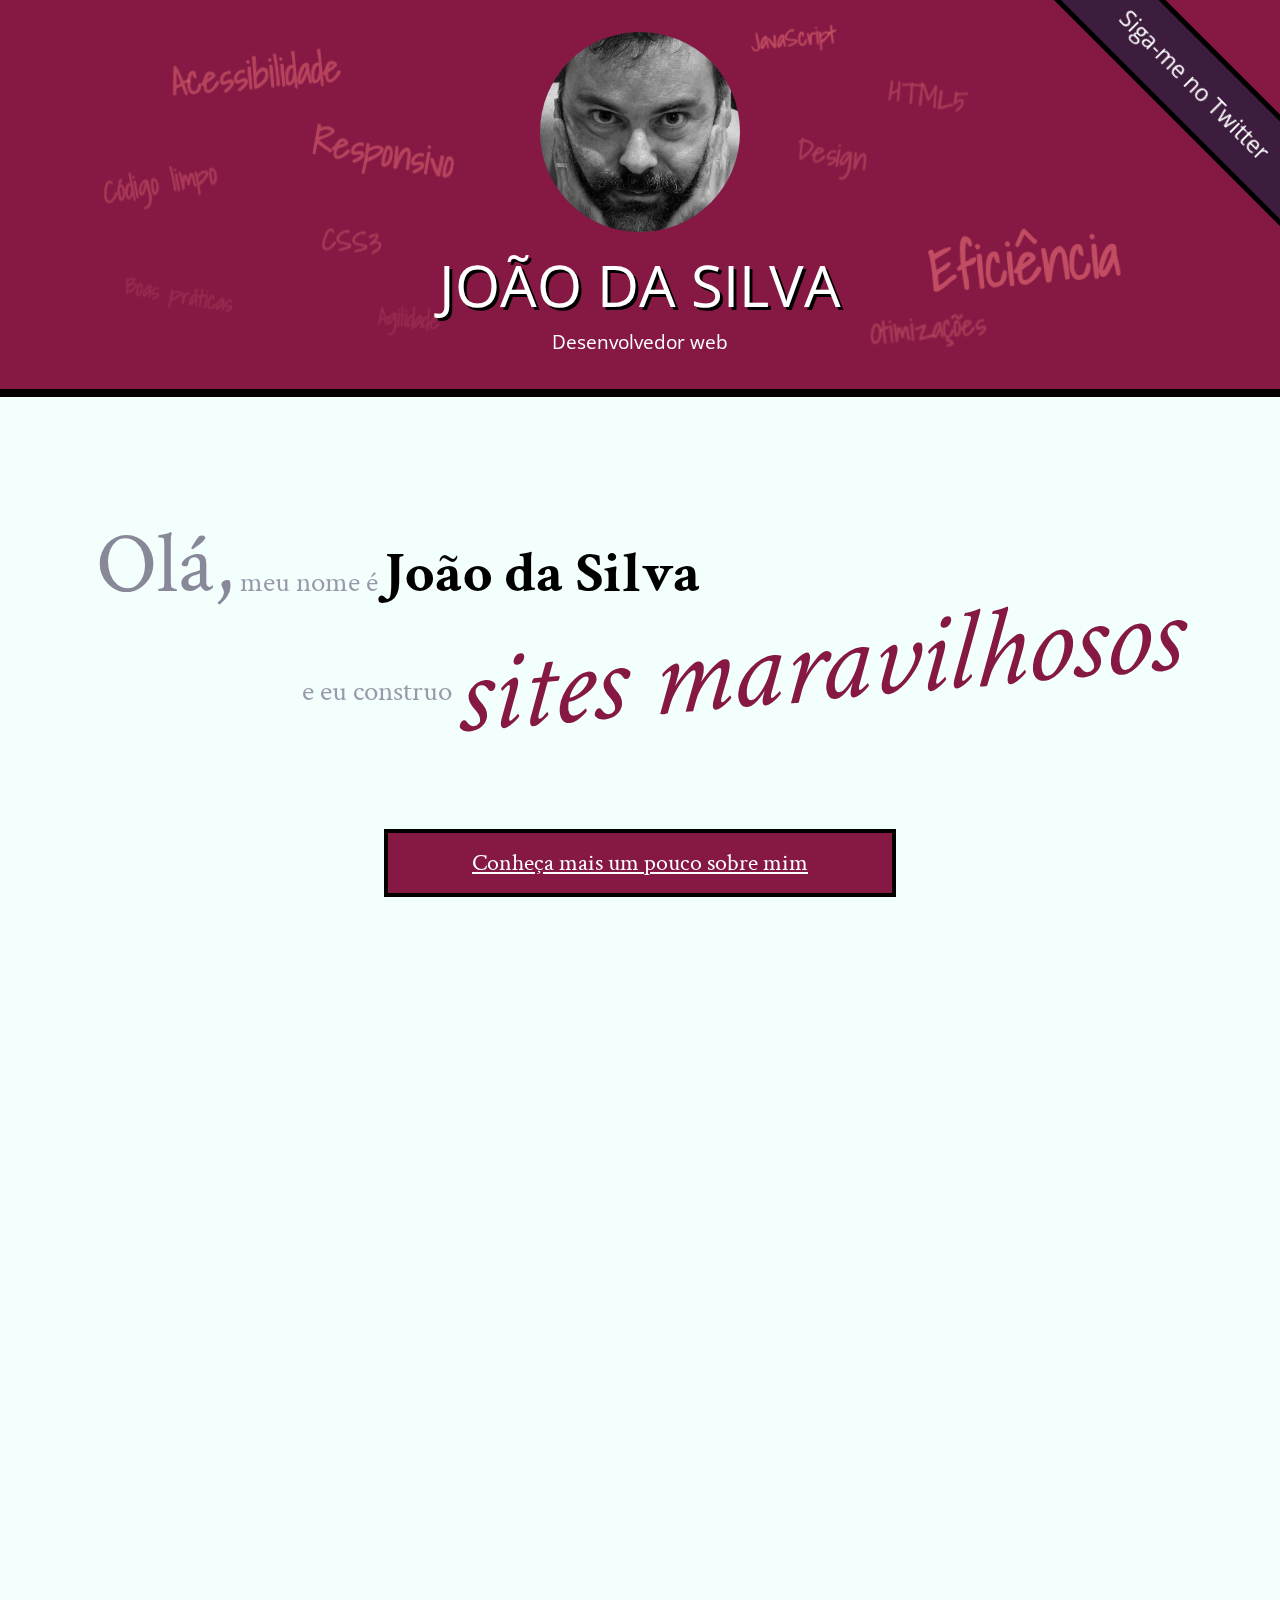
==== index.html @ 2e593bc3 "Seletores avançados do CSS" ====
<!DOCTYPE html>
<html lang="pt">
<head>
    <meta charset="UTF-8">
    <title>João da Silva - Desenvolvedor Web</title>
    <link rel="shortcut icon" href="imagens/favicon.png">
    <link rel="stylesheet" href="css/reset.css">
    <link rel="stylesheet" href="css/site.css">
    <link rel="stylesheet" href="css/index.css">
    <link rel="stylesheet" href="http://fonts.googleapis.com/css?family=Crimson+Text:400,400italic,600">
    <link rel="stylesheet" href="http://fonts.googleapis.com/css?family=Open+Sans+Condensed:700">
    <link rel="stylesheet" href="http://fonts.googleapis.com/css?family=Shadows+Into+Light">
</head>
<body>
    <header class="titulo-principal">
        <img class="foto-home" src="imagens/eu.jpg" alt="Foto de João da Silva">
        <h1>João da Silva</h1>
        <p class="subtitulo-principal">Desenvolvedor web</p>
        <ul class="palavras-home">
            <li class="palavra-home eficiencia">Eficiência</li>
            <li class="palavra-home boas-praticas">Boas práticas</li>
            <li class="palavra-home codigo-limpo">Código limpo</li>
            <li class="palavra-home css3">CSS3</li>
            <li class="palavra-home html5">HTML5</li>
            <li class="palavra-home javascript">JavaScript</li>
            <li class="palavra-home acessibilidade">Acessibilidade</li>
            <li class="palavra-home responsivo">Responsivo</li>
            <li class="palavra-home otimizacoes">Otimizações</li>
            <li class="palavra-home agilidade">Agilidade</li>
            <li class="palavra-home design">Design</li>
        </ul>
        <a class="banner-twitter" href="http://twitter.com/joaodasilva">Siga-me no Twitter</a>
    </header>
    <main>
        <section class="secao-inicio saudacao">
            <p class="saudacao"><span class="saudacao-inicio">Olá,</span> meu nome é <strong>João da Silva</strong> <span class="saudacao-ultima-linha">e eu construo <em>sites maravilhosos</em></span></p>
            <a class="botao-index" href="bio.html">Conheça mais um pouco sobre mim</a>
        </section>
        <section class="secao-inicio trabalhos">
            <h2>Trabalhos</h2>
            <ul>
                <li><img src="imagens/bmw.png" alt="Site da BMW"></li>
                <li><img src="imagens/ibm.png" alt="Site da IBM"></li>
                <li><img src="imagens/uol.png" alt="Site da UOL"></li>
            </ul>
            <a class="botao-index" href="portfolio.html">Veja mais</a>
        </section>
        <section class="secao-inicio blog">
            <h2>Blog</h2>
            <small>Últimos posts</small>
            <ol>
                <li class="mais-recente">
                    <a href="blog.html">O essencial de design responsivo</a>
                    <p class="inicio-post">
                        Design responsivo tem ganho cada vez mais atenção como técnica de desenvolvimento de páginas web para dispositivos móveis. Mas como começar?
                    </p>
                </li>
                <li>
                    <a href="blog.html">Por que fazer páginas acessíveis?</a>
                </li>
                <li>
                    <a href="blog.html">JavaScript não obstrusivo</a>
                </li>
            </ol>
            <a class="botao-index" href="blog.html">Veja mais</a>
        </section>
    </main>
    <footer>
        <h2>Vamos conversar?</h2>
        <p>Você pode entrar em contato comigo <a href="contato.html">por e-mail</a> ou pelo telefone <a href="tel:+551234567890">(12) 3456-7890</a></p>
    </footer>
</body>
</html>
---- css/site.css ----
body {
    font-family: "Crimson Text", "Times New Roman", serif;
    background-color: #F2FFFC;
    font-size: 120%;
    line-height: 1.5;
}

h1,
h2,
.subtitulo-principal {
    font-family: "Open Sans Condensed", "Arial", sans-serif;
}

h1 {
    text-transform: uppercase;
    font-size: 3em;
    text-shadow: 3px 3px #000;
}

.titulo-principal {
    text-align: center;
    background-color: #851944;
    color: #FFF;
    padding: 2rem;
    border-bottom: .5rem solid #000;
}

.subtitulo-texto {
    font-size: 1.5em;
    clear: both;
}

main a {
    color: #851944;
}

main p {
    text-align: justify;
    margin: 1em 0;
}

.navegacao-site {
    text-align: center;
    background-color: #3C1D3D;
    color: #F2FFFC;
    padding: 1em;
}

.navegacao-site a {
    color: inherit;
    font-family: "Open Sans Condensed", "Arial", sans-serif;
    text-transform: lowercase;
}

.navegacao-site h1 {
    font-size: 1.5em;
    margin-bottom: 1em;
}

.rodape-pagina {
    color: #F2FFFC;
    padding: 1em;
    clear: both;
    position: fixed;
    bottom: 0;
    left: 0;
    width: 100%;
    box-sizing: border-box;
    background-repeat: no-repeat;
    text-shadow: 1px 1px black;
    background-image: radial-gradient(ellipse at left bottom,
        rgba(60, 29, 61, 0.8),
        rgba(60, 29, 61, 0.8) 65%,
        black 65%,
        black 70%,
        transparent 70%);
    background-size: 25% 100%;
}

.container {
    width: 80ch;
    margin-left: auto;
    margin-right: auto;
    padding: 1.5em 0;
}

strong {
    font-weight: bold;
}

em {
    font-style: italic;
}

.icones-redes-sociais li {
    display: inline-block;
}

.icones-redes-sociais a {
    width: 40px;
    height: 40px;
    display: block;
    text-indent: -99999px;
}

.github {
    background-image: url(../imagens/github.png);
}

.twitter {
    background-image: url(../imagens/twitter.png);
}

.linkedin {
    background-image: url(../imagens/linkedin.png);
}

main {
    width: 80%;
    float: left;
    padding-bottom: 4em;
}

.minha-foto,
.navegacao-site {
    border-left: .5em solid black;
    border-bottom: .5em solid black;
    box-sizing: border-box;
}

.navegacao-site {
    width: 20%;
    float: right;
    position: relative;
    top: 300px;
}

.minha-foto {
    position: absolute;
    top: 0;
    right: 0;
    height: 300px;
}
---- css/index.css ----
.foto-home {
    height: 200px;
    border-radius: 50%;
}
.saudacao p {
    font-size: 1.5em;
    color: #99A;
    line-height: 1;
    padding: 2em;
}
.saudacao-inicio {
    font-size: 3em;
    color: #889;
}
.saudacao-ultima-linha {
    text-align: right;
    display: block;
}
.saudacao strong {
    font-size: 2em;
    color: #000;
}
.saudacao em {
    color: #851944;
    font-size: 4em;
    -webkit-transform: rotate(-5deg) skew(-10deg);
            transform: rotate(-5deg) skew(-10deg);
    display: inline-block;
}
.botao-index {
    font-size: 1.25em;
    background-color: #851944;
    color: #FFF;
    padding: .5em;
    border: .2em solid black;
    width: 40ch;
    margin: 2em auto;
    display: block;
    text-align: center;
}
.secao-inicio {
    padding: 2em;
}
.secao-inicio h2 {
    font-size: 3em;
    text-transform: uppercase;
    margin-bottom: .5em;
    text-shadow: 2px 2px #000;
}
.trabalhos {
    background-color: #3C1D3D;
    border-top: .5em solid #000;
    border-bottom: .5em solid #000;
    background-image: linear-gradient(135deg, transparent, transparent 14px, rgba(0,0,0,.1) 14px, rgba(0,0,0,.1) 15px, transparent 15px, transparent);
    background-size: 20px 20px;
    background-attachment: fixed;
}
.trabalhos h2 {
    color: #FFF;
}
.trabalhos ul {
    overflow: hidden;
    border: .5em solid black;
}
.trabalhos li {
    float: left;
    width: 33.333%;
}
.trabalhos img {
    width: 100%;
    display: block;
}
.blog {
    background-color: #999;
    position: relative;
    background-image: linear-gradient(45deg, transparent, transparent 14px, rgba(255,255,255,.1) 14px, rgba(255,255,255,.1) 15px, transparent 15px, transparent);
    background-size: 20px 20px;
    background-attachment: fixed;
    color: #FFF;
    border-bottom: .5em solid #851944;
}
.blog small {
    position: relative;
    top: -2em;
}
.blog li {
    width: 30%;
}
.blog li a {
    color: #FCF;
    padding: .5em;
    display: block;
}
footer {
    background-color: #000;
    color: #FFF;
    padding: 2em;
}
footer h2 {
    font-size: 3em;
}
footer a {
    color: #F99;
}
main {
    width: 100%;
    padding-bottom: 0;
    float: none;
}
html,body {
    overflow-x: hidden;
    height: 100%;
}
body {
    -webkit-perspective: 6px;
            perspective: 6px;
    -webkit-perspective-origin: 50% 160px;
            perspective-origin: 50% 160px;
}
.palavras-home {
    -webkit-transform-style: preserve-3d;
            transform-style: preserve-3d;
    position: absolute;
    bottom: 0;
    right: 0;
    top: 0;
    left: 0;
}
.palavra-home {
    font-family: "Shadows Into Light", cursive;
    font-weight: bold;
    font-size: 400%;
    color: rgba(255, 127, 127, .5);
    position: absolute;
}
.eficiencia {
    top: 50%;
    left: 60%;
    -webkit-transform: translate(-50%, -50%) translateZ(4px) rotate(-5deg) scale(.25);
            transform: translate(-50%, -50%) translateZ(4px) rotate(-5deg) scale(.25);
}
.boas-praticas {
    top: 70%;
    left: 20%;
    -webkit-transform: translate(-50%, -50%) translateZ(1px) rotate(10deg) scale(.25);
            transform: translate(-50%, -50%) translateZ(1px) rotate(10deg) scale(.25);
    opacity: .3;
}
.codigo-limpo {
    top: 45%;
    left: 25%;
    -webkit-transform: translate(-50%, -50%) translateZ(2px) rotate(-10deg) scale(.25);
            transform: translate(-50%, -50%) translateZ(2px) rotate(-10deg) scale(.25);
    opacity: .6;
}
.css3 {
    top: 55%;
    left: 35%;
    -webkit-transform: translate(-50%, -50%) translateZ(2px) rotate(5deg) scale(.25);
            transform: translate(-50%, -50%) translateZ(2px) rotate(5deg) scale(.25);
    opacity: .6;
}
.html5 {
    top: 30%;
    left: 65%;
    -webkit-transform: translate(-50%, -50%) translateZ(2px) rotate(10deg) scale(.25);
            transform: translate(-50%, -50%) translateZ(2px) rotate(10deg) scale(.25);
    opacity: .6;
}
.javascript {
    top: 15%;
    left: 60%;
    -webkit-transform: translate(-50%, -50%) translateZ(1px) rotate(-5deg) scale(.25);
            transform: translate(-50%, -50%) translateZ(1px) rotate(-5deg) scale(.25);
}
.acessibilidade {
    top: 30%;
    left: 35%;
    -webkit-transform: translate(-50%, -50%) translateZ(3px) rotate(-5deg) scale(.25);
            transform: translate(-50%, -50%) translateZ(3px) rotate(-5deg) scale(.25);
    opacity: .8;
}
.responsivo {
    top: 40%;
    left: 40%;
    -webkit-transform: translate(-50%, -50%) translateZ(3px) rotate(10deg) scale(.25);
            transform: translate(-50%, -50%) translateZ(3px) rotate(10deg) scale(.25);
    opacity: .8;
}
.otimizacoes {
    top: 70%;
    left: 65%;
    -webkit-transform: translate(-50%, -50%) translateZ(2px) rotate(-5deg) scale(.25);
            transform: translate(-50%, -50%) translateZ(2px) rotate(-5deg) scale(.25);
    opacity: .6;
}
.agilidade {
    top: 75%;
    left: 35%;
    -webkit-transform: translate(-50%, -50%) translateZ(1px) rotate(5deg) scale(.25);
            transform: translate(-50%, -50%) translateZ(1px) rotate(5deg) scale(.25);
    opacity: .3;
}
.design {
    top: 40%;
    left: 60%;
    -webkit-transform: translate(-50%, -50%) translateZ(2px) rotate(10deg) scale(.25);
            transform: translate(-50%, -50%) translateZ(2px) rotate(10deg) scale(.25);
    opacity: .6;
}
.titulo-principal {
    -webkit-transform-style: preserve-3d;
            transform-style: preserve-3d;
    position: relative;
}
.banner-twitter {
    position: absolute;
    top: 0;
    right: 0;

    line-height: 1;

    /* largura = 14em */
    /* altura = 3.5em */
    /* tx = .707 * h - .707 * w + w */
    /* ty = -.707 * h */
    -webkit-transform: translate(6.5765em, -2.4745em) rotate(45deg);
            transform: translate(6.5765em, -2.4745em) rotate(45deg);
    -webkit-transform-origin: 0 0;
            transform-origin: 0 0;

    width: 14em;
    padding: 1em 0;
    box-sizing: border-box;

    text-align: center;
    text-decoration: none;
    background-color: #3C1D3D;
    color: white;
    border: .25em solid black;

    font-size: 1.2em;
    font-family: "Open Sans Condensed", sans-serif;
}
.blog .inicio-post {
    position: absolute;
    top: 4em;
    height: 8em;
    left: 30%;
    right: 4em;
    background-color: #F2FFFC;
    color: #000;
    padding: 1.5em;
}
.blog .mais-recente {
    background-color: #F2FFFC;
}
.blog .mais-recente a {
    color: #F26;
}
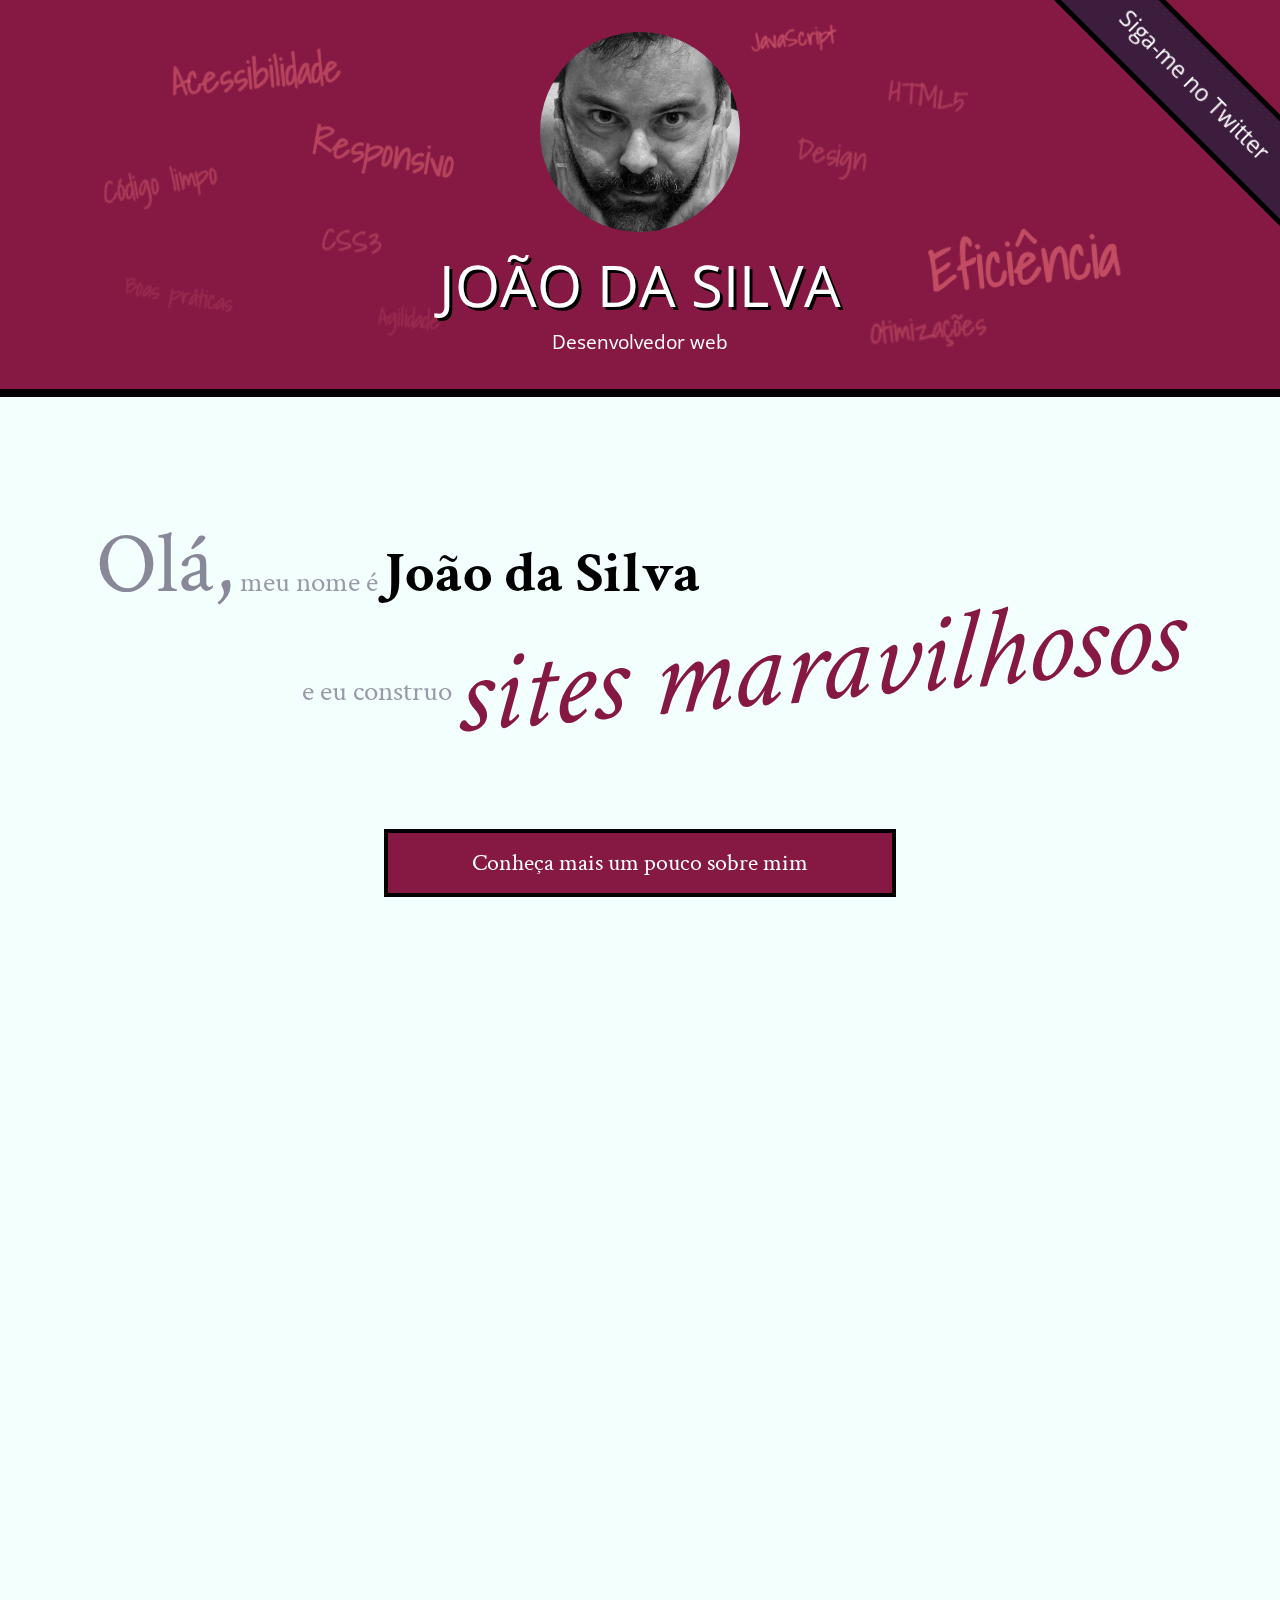
==== commit 6867ca40: "Atitivade 14" ====
--- a/index.html
+++ b/index.html
@@ -38,7 +38,7 @@
         </section>
         <section class="secao-inicio trabalhos">
             <h2>Trabalhos</h2>
-            <ul>
+            <ul class="container-flex">
                 <li><img src="imagens/bmw.png" alt="Site da BMW"></li>
                 <li><img src="imagens/ibm.png" alt="Site da IBM"></li>
                 <li><img src="imagens/uol.png" alt="Site da UOL"></li>
--- a/css/site.css
+++ b/css/site.css
@@ -101,6 +101,19 @@
     height: 40px;
     display: block;
     text-indent: -99999px;
+    position: relative;
+}
+
+.icones-redes-sociais li a:hover::after{
+    content: attr(data-legenda);
+    position: absolute;
+    text-indent: 0;
+    top: 100%;
+    right: 0;
+    width: 300%;
+    background-color: black;
+    font-size: .75em;
+
 }
 
 .github {
@@ -116,7 +129,7 @@
 }
 
 main {
-    width: 80%;
+    width: calc(100% - 300px );
     float: left;
     padding-bottom: 4em;
 }
@@ -129,7 +142,7 @@
 }
 
 .navegacao-site {
-    width: 20%;
+    width: calc(0.9 * 300px);
     float: right;
     position: relative;
     top: 300px;
@@ -141,3 +154,15 @@
     right: 0;
     height: 300px;
 }
+
+main a:hover,
+main a:focus,
+footer a:hover,
+footer a:focus {
+    color: red;
+}
+
+.navegacao-site a:hover,
+.navegacao-site a:focus {
+    text-shadow: 0 0 2px pink;
+}
--- a/css/index.css
+++ b/css/index.css
@@ -2,31 +2,37 @@
     height: 200px;
     border-radius: 50%;
 }
+
 .saudacao p {
     font-size: 1.5em;
     color: #99A;
     line-height: 1;
     padding: 2em;
 }
+
 .saudacao-inicio {
     font-size: 3em;
     color: #889;
 }
+
 .saudacao-ultima-linha {
     text-align: right;
     display: block;
 }
+
 .saudacao strong {
     font-size: 2em;
     color: #000;
 }
+
 .saudacao em {
     color: #851944;
     font-size: 4em;
     -webkit-transform: rotate(-5deg) skew(-10deg);
-            transform: rotate(-5deg) skew(-10deg);
+    transform: rotate(-5deg) skew(-10deg);
     display: inline-block;
 }
+
 .botao-index {
     font-size: 1.25em;
     background-color: #851944;
@@ -38,210 +44,258 @@
     display: block;
     text-align: center;
 }
+
 .secao-inicio {
     padding: 2em;
 }
+
 .secao-inicio h2 {
     font-size: 3em;
     text-transform: uppercase;
     margin-bottom: .5em;
     text-shadow: 2px 2px #000;
 }
+
 .trabalhos {
     background-color: #3C1D3D;
     border-top: .5em solid #000;
     border-bottom: .5em solid #000;
-    background-image: linear-gradient(135deg, transparent, transparent 14px, rgba(0,0,0,.1) 14px, rgba(0,0,0,.1) 15px, transparent 15px, transparent);
+    background-image: linear-gradient(135deg, transparent, transparent 14px, rgba(0, 0, 0, .1) 14px, rgba(0, 0, 0, .1) 15px, transparent 15px, transparent);
     background-size: 20px 20px;
     background-attachment: fixed;
 }
+
 .trabalhos h2 {
     color: #FFF;
 }
+
 .trabalhos ul {
-    overflow: hidden;
+    /* overflow: hidden; */
+    display: flex;
     border: .5em solid black;
 }
+
 .trabalhos li {
-    float: left;
-    width: 33.333%;
-}
+    /* float: left; */
+    flex: 1;    
+    /* width: 33.333%; */
+}
+
 .trabalhos img {
     width: 100%;
-    display: block;
-}
+    /* display: block; */
+}
+
 .blog {
     background-color: #999;
     position: relative;
-    background-image: linear-gradient(45deg, transparent, transparent 14px, rgba(255,255,255,.1) 14px, rgba(255,255,255,.1) 15px, transparent 15px, transparent);
+    background-image: linear-gradient(45deg, transparent, transparent 14px, rgba(255, 255, 255, .1) 14px, rgba(255, 255, 255, .1) 15px, transparent 15px, transparent);
     background-size: 20px 20px;
     background-attachment: fixed;
     color: #FFF;
     border-bottom: .5em solid #851944;
 }
+
 .blog small {
     position: relative;
     top: -2em;
 }
+
 .blog li {
     width: 30%;
 }
+
 .blog li a {
     color: #FCF;
     padding: .5em;
     display: block;
 }
+
 footer {
     background-color: #000;
     color: #FFF;
     padding: 2em;
 }
+
 footer h2 {
     font-size: 3em;
 }
+
 footer a {
     color: #F99;
 }
+
 main {
     width: 100%;
     padding-bottom: 0;
     float: none;
 }
-html,body {
+
+html, body {
     overflow-x: hidden;
     height: 100%;
 }
+
 body {
     -webkit-perspective: 6px;
-            perspective: 6px;
+    perspective: 6px;
     -webkit-perspective-origin: 50% 160px;
-            perspective-origin: 50% 160px;
-}
+    perspective-origin: 50% 160px;
+}
+
 .palavras-home {
     -webkit-transform-style: preserve-3d;
-            transform-style: preserve-3d;
+    transform-style: preserve-3d;
     position: absolute;
     bottom: 0;
     right: 0;
     top: 0;
     left: 0;
 }
+
 .palavra-home {
     font-family: "Shadows Into Light", cursive;
     font-weight: bold;
     font-size: 400%;
     color: rgba(255, 127, 127, .5);
     position: absolute;
-}
+    animation: aparece 2s;
+    -webkit-animation: aparece 2s;
+}
+
+@keyframes aparece {
+    0% {
+        opacity: 0;
+        transform: scale(0.001);
+    }
+    100% {
+        opacity: 1;
+    }
+}
+
 .eficiencia {
     top: 50%;
     left: 60%;
     -webkit-transform: translate(-50%, -50%) translateZ(4px) rotate(-5deg) scale(.25);
-            transform: translate(-50%, -50%) translateZ(4px) rotate(-5deg) scale(.25);
-}
+    transform: translate(-50%, -50%) translateZ(4px) rotate(-5deg) scale(.25);
+}
+
 .boas-praticas {
     top: 70%;
     left: 20%;
     -webkit-transform: translate(-50%, -50%) translateZ(1px) rotate(10deg) scale(.25);
-            transform: translate(-50%, -50%) translateZ(1px) rotate(10deg) scale(.25);
+    transform: translate(-50%, -50%) translateZ(1px) rotate(10deg) scale(.25);
     opacity: .3;
 }
+
 .codigo-limpo {
     top: 45%;
     left: 25%;
     -webkit-transform: translate(-50%, -50%) translateZ(2px) rotate(-10deg) scale(.25);
-            transform: translate(-50%, -50%) translateZ(2px) rotate(-10deg) scale(.25);
-    opacity: .6;
-}
+    transform: translate(-50%, -50%) translateZ(2px) rotate(-10deg) scale(.25);
+    opacity: .6;
+}
+
 .css3 {
     top: 55%;
     left: 35%;
     -webkit-transform: translate(-50%, -50%) translateZ(2px) rotate(5deg) scale(.25);
-            transform: translate(-50%, -50%) translateZ(2px) rotate(5deg) scale(.25);
-    opacity: .6;
-}
+    transform: translate(-50%, -50%) translateZ(2px) rotate(5deg) scale(.25);
+    opacity: .6;
+}
+
 .html5 {
     top: 30%;
     left: 65%;
     -webkit-transform: translate(-50%, -50%) translateZ(2px) rotate(10deg) scale(.25);
-            transform: translate(-50%, -50%) translateZ(2px) rotate(10deg) scale(.25);
-    opacity: .6;
-}
+    transform: translate(-50%, -50%) translateZ(2px) rotate(10deg) scale(.25);
+    opacity: .6;
+}
+
 .javascript {
     top: 15%;
     left: 60%;
     -webkit-transform: translate(-50%, -50%) translateZ(1px) rotate(-5deg) scale(.25);
-            transform: translate(-50%, -50%) translateZ(1px) rotate(-5deg) scale(.25);
-}
+    transform: translate(-50%, -50%) translateZ(1px) rotate(-5deg) scale(.25);
+}
+
 .acessibilidade {
     top: 30%;
     left: 35%;
     -webkit-transform: translate(-50%, -50%) translateZ(3px) rotate(-5deg) scale(.25);
-            transform: translate(-50%, -50%) translateZ(3px) rotate(-5deg) scale(.25);
+    transform: translate(-50%, -50%) translateZ(3px) rotate(-5deg) scale(.25);
     opacity: .8;
 }
+
 .responsivo {
     top: 40%;
     left: 40%;
     -webkit-transform: translate(-50%, -50%) translateZ(3px) rotate(10deg) scale(.25);
-            transform: translate(-50%, -50%) translateZ(3px) rotate(10deg) scale(.25);
+    transform: translate(-50%, -50%) translateZ(3px) rotate(10deg) scale(.25);
     opacity: .8;
 }
+
 .otimizacoes {
     top: 70%;
     left: 65%;
     -webkit-transform: translate(-50%, -50%) translateZ(2px) rotate(-5deg) scale(.25);
-            transform: translate(-50%, -50%) translateZ(2px) rotate(-5deg) scale(.25);
-    opacity: .6;
-}
+    transform: translate(-50%, -50%) translateZ(2px) rotate(-5deg) scale(.25);
+    opacity: .6;
+}
+
 .agilidade {
     top: 75%;
     left: 35%;
     -webkit-transform: translate(-50%, -50%) translateZ(1px) rotate(5deg) scale(.25);
-            transform: translate(-50%, -50%) translateZ(1px) rotate(5deg) scale(.25);
+    transform: translate(-50%, -50%) translateZ(1px) rotate(5deg) scale(.25);
     opacity: .3;
 }
+
 .design {
     top: 40%;
     left: 60%;
     -webkit-transform: translate(-50%, -50%) translateZ(2px) rotate(10deg) scale(.25);
-            transform: translate(-50%, -50%) translateZ(2px) rotate(10deg) scale(.25);
-    opacity: .6;
-}
+    transform: translate(-50%, -50%) translateZ(2px) rotate(10deg) scale(.25);
+    opacity: .6;
+}
+
 .titulo-principal {
     -webkit-transform-style: preserve-3d;
-            transform-style: preserve-3d;
+    transform-style: preserve-3d;
     position: relative;
 }
+
 .banner-twitter {
     position: absolute;
     top: 0;
     right: 0;
-
     line-height: 1;
-
     /* largura = 14em */
     /* altura = 3.5em */
     /* tx = .707 * h - .707 * w + w */
     /* ty = -.707 * h */
     -webkit-transform: translate(6.5765em, -2.4745em) rotate(45deg);
-            transform: translate(6.5765em, -2.4745em) rotate(45deg);
+    transform: translate(6.5765em, -2.4745em) rotate(45deg);
     -webkit-transform-origin: 0 0;
-            transform-origin: 0 0;
-
+    transform-origin: 0 0;
     width: 14em;
     padding: 1em 0;
     box-sizing: border-box;
-
     text-align: center;
     text-decoration: none;
     background-color: #3C1D3D;
     color: white;
     border: .25em solid black;
-
     font-size: 1.2em;
     font-family: "Open Sans Condensed", sans-serif;
-}
+    animation: aparece .5s;
+    -webkit-animation: aparece .5s;
+    -webkit-animation-delay: 2s;
+    animation-delay: 2s;
+    animation-fill-mode: backwards;
+    -webkit-animation-fill-mode: backwards;
+}
+
 .blog .inicio-post {
     position: absolute;
     top: 4em;
@@ -252,9 +306,50 @@
     color: #000;
     padding: 1.5em;
 }
+
 .blog .mais-recente {
     background-color: #F2FFFC;
 }
+
 .blog .mais-recente a {
     color: #F26;
 }
+
+.botao-index:focus, .botao-index:hover {
+    background-color: #C54974;
+    color: white;
+    box-shadow: 0 0 1em #FA9;
+}
+
+.botao-index {
+    text-decoration: none;
+    transition: .5s;
+}
+
+.saudacao-ultima-linha em {
+    animation: flutua 1s;
+    -webkit-animation: flutua 1s infinite;
+    animation-direction: alternate;
+    -webkit-animation-direction: alternate;
+    animation-timing-function: ease-in-out;
+    -webkit-animation-timing-function: ease-in-out;
+    position: relative;
+}
+
+.saudacao-ultima-linha em:hover, 
+.saudacao-ultima-linha em:focus {
+    animation-play-state: paused;
+}
+
+@keyframes flutua {
+    from {
+        top: -5px;
+    }
+    to {
+        top: 5px;
+    }
+}
+
+.container-flex {
+    display: flex;
+}